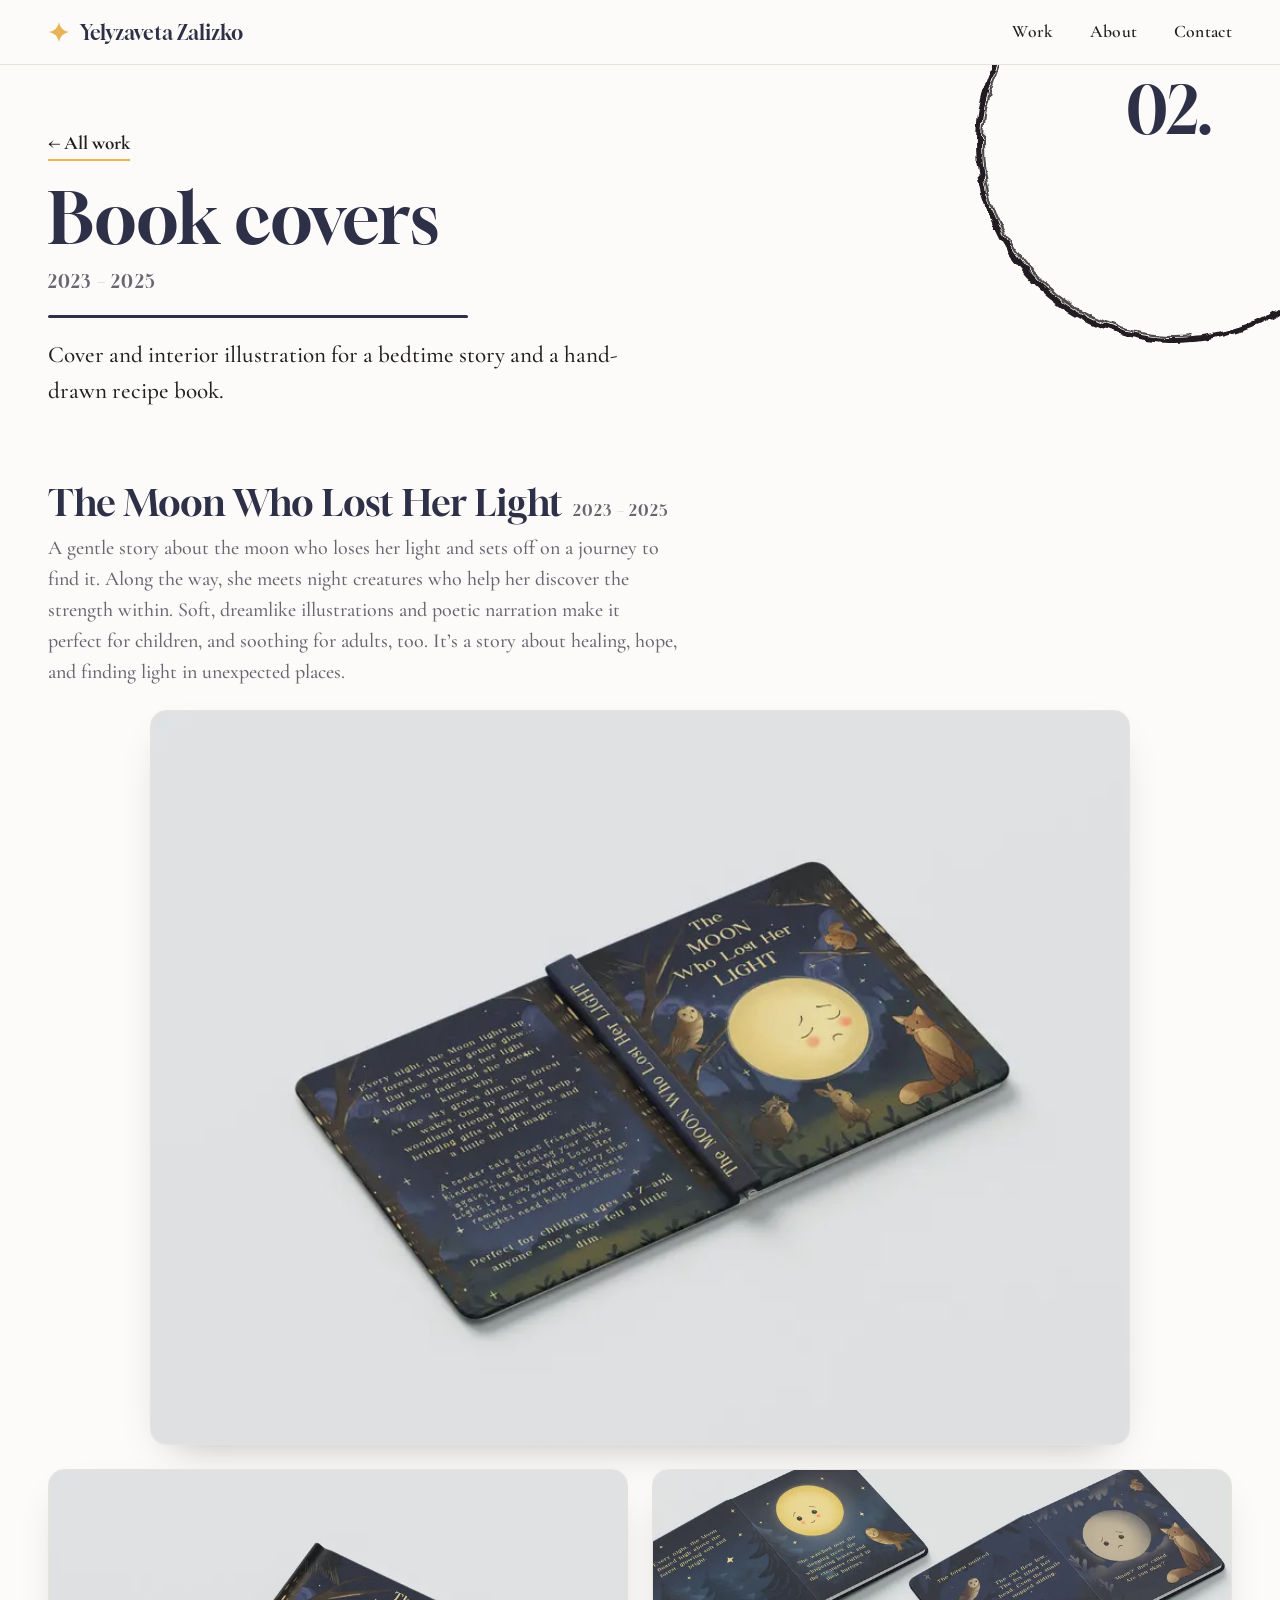
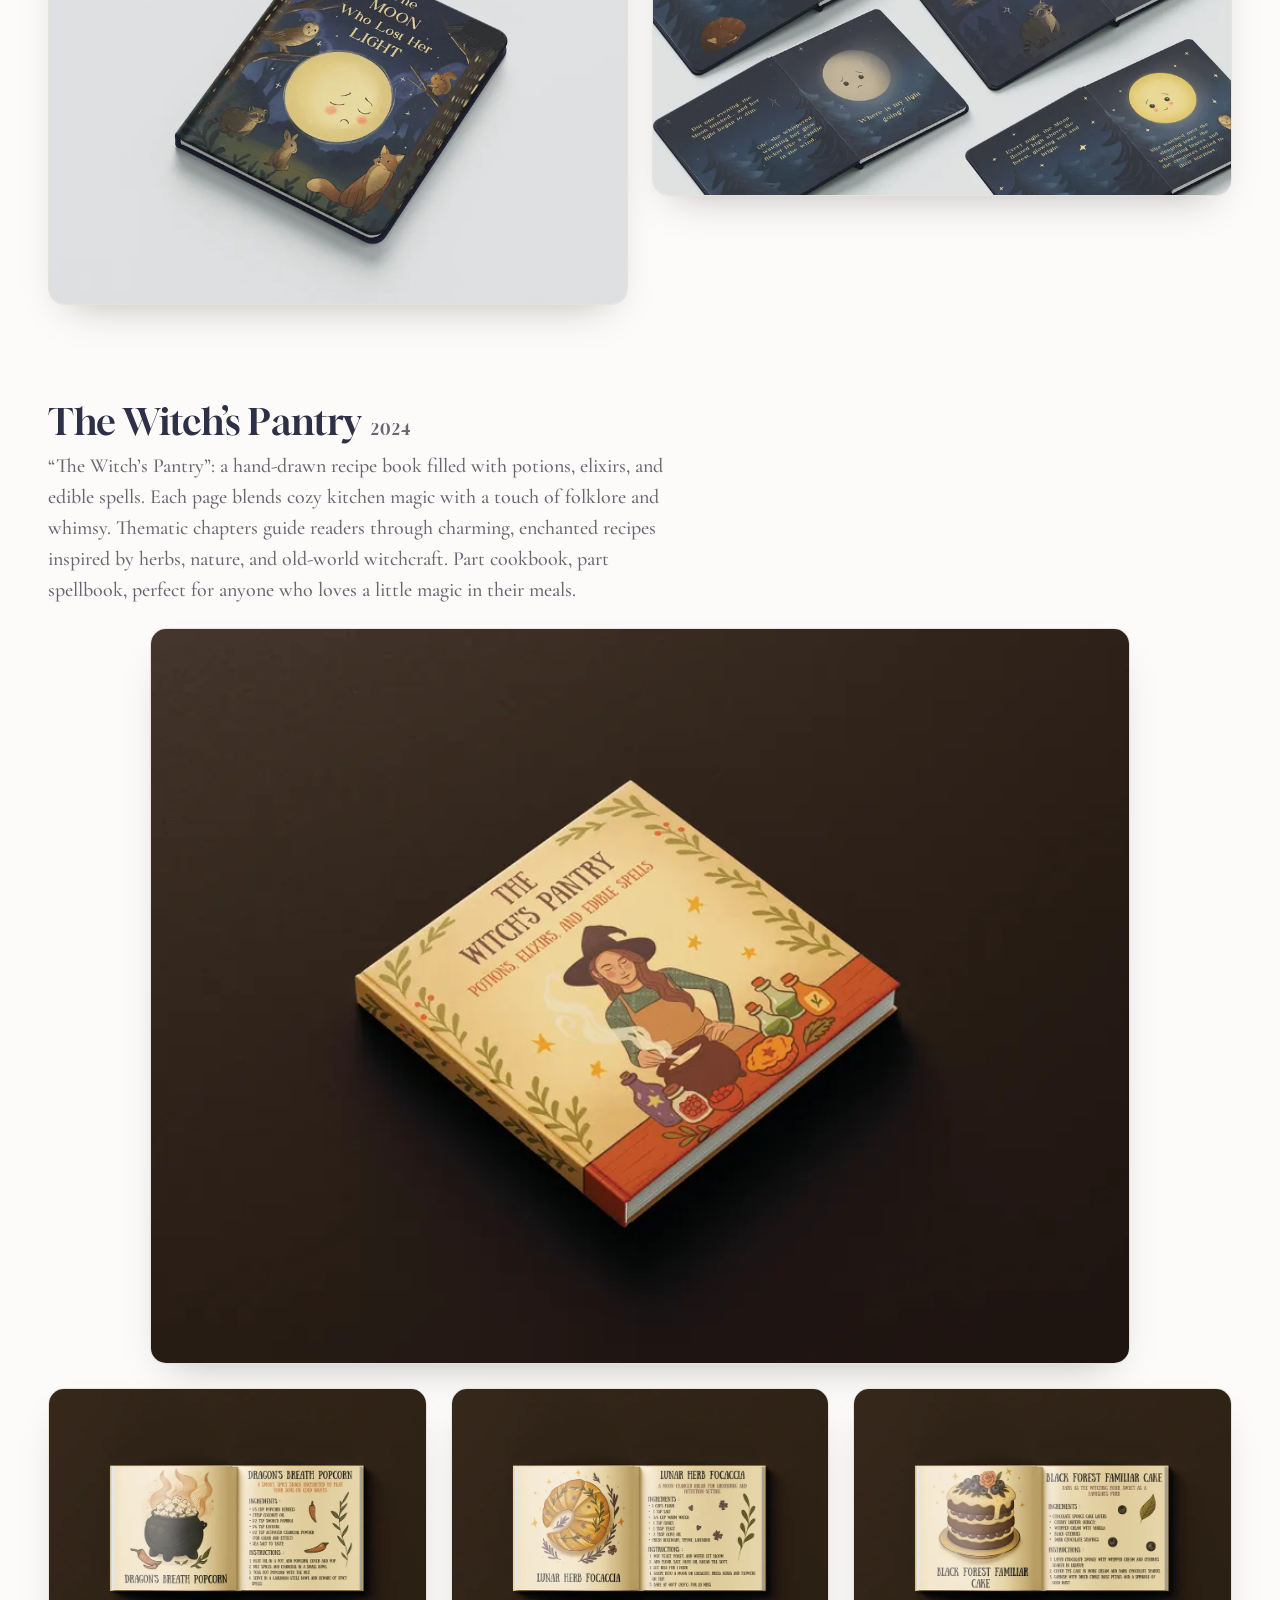
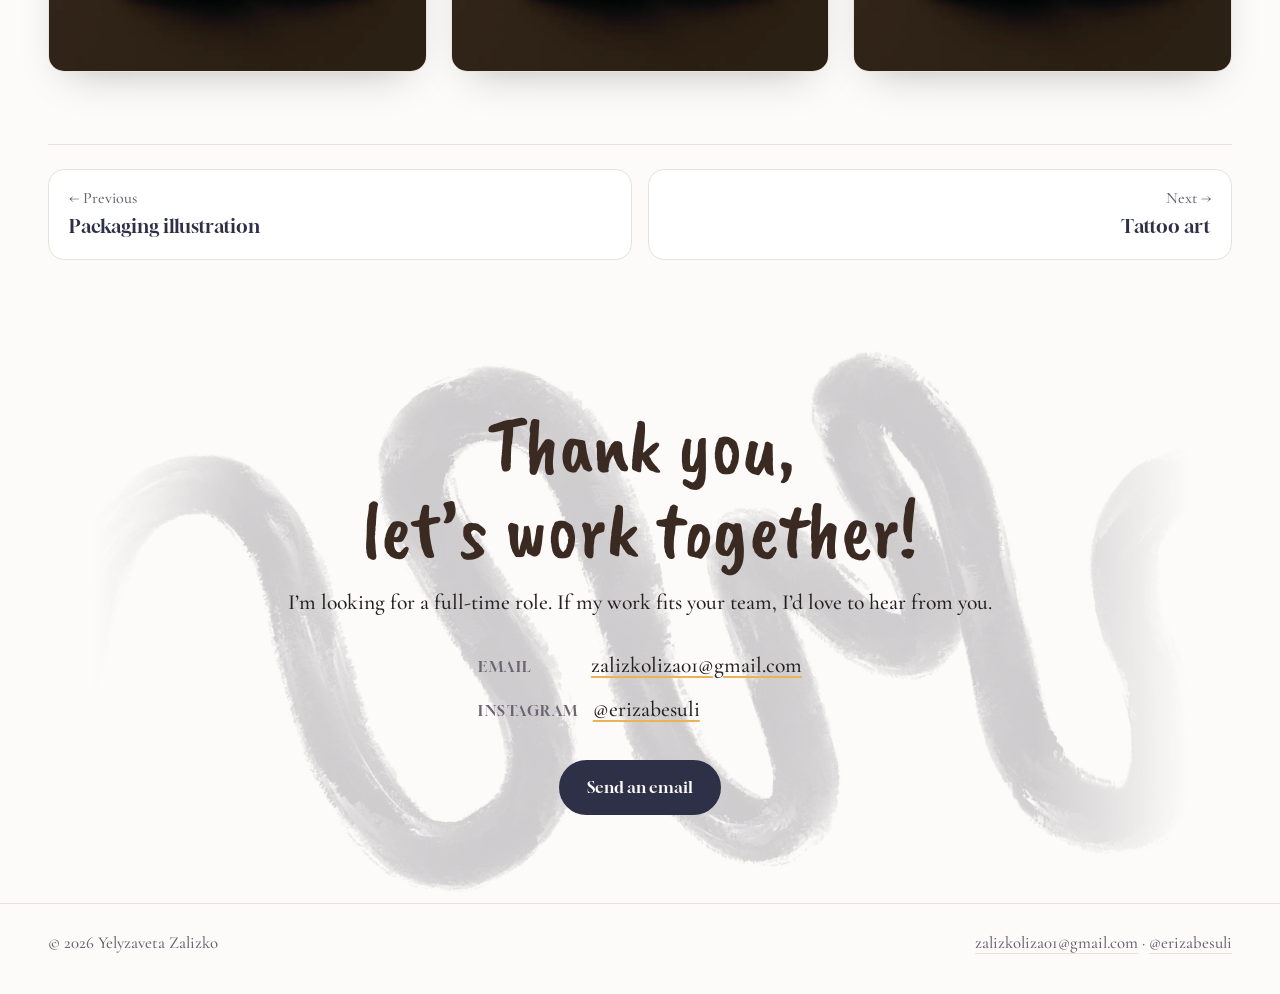
==== book-covers.html @ 4db995dc "Add portfolio website Static portfolio for Yelyzaveta Zalizko: home page, seven project galleries (" ====
<!doctype html>
<html lang="en">
<head>
<meta charset="utf-8">
<meta name="viewport" content="width=device-width, initial-scale=1">
<title>Book covers · Yelyzaveta Zalizko</title>
<meta name="description" content="Book covers by Yelyzaveta Zalizko. Cover and interior illustration for a bedtime story and a hand-drawn recipe book.">
<meta name="theme-color" content="#fcfbf9">
<meta property="og:title" content="Book covers · Yelyzaveta Zalizko">
<meta property="og:description" content="Book covers by Yelyzaveta Zalizko. Cover and interior illustration for a bedtime story and a hand-drawn recipe book.">
<meta property="og:type" content="website">
<link rel="icon" href="img/favicon.svg" type="image/svg+xml">
<link rel="preconnect" href="https://fonts.googleapis.com">
<link rel="preconnect" href="https://fonts.gstatic.com" crossorigin>
<link href="https://fonts.googleapis.com/css2?family=Caveat+Brush&family=Cormorant+Garamond:wght@500;600;700&family=Gloock&display=swap" rel="stylesheet">
<link rel="stylesheet" href="css/style.css">
</head>
<body>
<a class="skip" href="#main">Skip to content</a>
<header class="nav">
  <div class="wrap">
    <a class="brand" href="index.html"><svg viewBox="0 0 64 64" aria-hidden="true"><path d="M32 2c2.6 16.6 13.4 27.4 30 30-16.6 2.6-27.4 13.4-30 30C29.4 45.4 18.6 34.6 2 32 18.6 29.4 29.4 18.6 32 2z" fill="#e8b457"/></svg><span>Yelyzaveta Zalizko</span></a>
    <button class="burger" aria-label="Menu" aria-expanded="false"><span></span></button>
    <ul class="menu">
      <li><a href="index.html#work">Work</a></li>
      <li><a href="index.html#about">About</a></li>
      <li><a href="index.html#contact">Contact</a></li>
    </ul>
  </div>
</header>
<main id="main">
<header class="phead">
  <div class="ring" aria-hidden="true"><span>02.</span></div>
  <div class="wrap">
    <div>
      <a class="back" href="index.html#work">← All work</a>
      <h1>Book covers</h1>
      <p class="years">2023 – 2025</p>
      <div class="rule"></div>
      <p class="lede">Cover and interior illustration for a bedtime story and a hand-drawn recipe book.</p>
    </div>
  </div>
</header>
<section class="group"><div class="wrap"><div class="ghead reveal"><h2>The Moon Who Lost Her Light<span class="gy">2023 – 2025</span></h2><p>A gentle story about the moon who loses her light and sets off on a journey to find it. Along the way, she meets night creatures who help her discover the strength within. Soft, dreamlike illustrations and poetic narration make it perfect for children, and soothing for adults, too. It’s a story about healing, hope, and finding light in unexpected places.</p></div><div class="feature"><figure class="fig reveal"><a href="img/moon-open-f.webp" data-full="img/moon-open-f.webp" data-caption="Open hardcover of The Moon Who Lost Her Light showing the front cover, spine and back cover"><img src="img/moon-open-t.webp" width="900" height="675" alt="Open hardcover of The Moon Who Lost Her Light showing the front cover, spine and back cover" loading="lazy" decoding="async"></a></figure><figure class="fig reveal"><a href="img/moon-closed-f.webp" data-full="img/moon-closed-f.webp" data-caption="Closed hardcover with a sleepy moon surrounded by an owl, fox, rabbit and raccoon"><img src="img/moon-closed-t.webp" width="900" height="675" alt="Closed hardcover with a sleepy moon surrounded by an owl, fox, rabbit and raccoon" loading="lazy" decoding="async"></a></figure><figure class="fig reveal"><a href="img/moon-spreads-f.webp" data-full="img/moon-spreads-f.webp" data-caption="Interior spreads of the picture book: the moon, an owl, a fox and a raccoon in a night forest"><img src="img/moon-spreads-t.webp" width="900" height="506" alt="Interior spreads of the picture book: the moon, an owl, a fox and a raccoon in a night forest" loading="lazy" decoding="async"></a></figure></div></div></section>
<section class="group"><div class="wrap"><div class="ghead reveal"><h2>The Witch’s Pantry<span class="gy">2024</span></h2><p>“The Witch’s Pantry”: a hand-drawn recipe book filled with potions, elixirs, and edible spells. Each page blends cozy kitchen magic with a touch of folklore and whimsy. Thematic chapters guide readers through charming, enchanted recipes inspired by herbs, nature, and old-world witchcraft. Part cookbook, part spellbook, perfect for anyone who loves a little magic in their meals.</p></div><div class="feature"><figure class="fig reveal"><a href="img/witch-cover-f.webp" data-full="img/witch-cover-f.webp" data-caption="Cover of The Witch’s Pantry: a witch stirring a cauldron surrounded by potion bottles"><img src="img/witch-cover-t.webp" width="900" height="675" alt="Cover of The Witch’s Pantry: a witch stirring a cauldron surrounded by potion bottles" loading="lazy" decoding="async"></a></figure><figure class="fig reveal"><a href="img/witch-popcorn-f.webp" data-full="img/witch-popcorn-f.webp" data-caption="Recipe spread for Dragon’s Breath Popcorn with an illustrated cauldron"><img src="img/witch-popcorn-t.webp" width="900" height="675" alt="Recipe spread for Dragon’s Breath Popcorn with an illustrated cauldron" loading="lazy" decoding="async"></a></figure><figure class="fig reveal"><a href="img/witch-focaccia-f.webp" data-full="img/witch-focaccia-f.webp" data-caption="Recipe spread for Lunar Herb Focaccia with an illustrated loaf"><img src="img/witch-focaccia-t.webp" width="900" height="675" alt="Recipe spread for Lunar Herb Focaccia with an illustrated loaf" loading="lazy" decoding="async"></a></figure><figure class="fig reveal"><a href="img/witch-cake-f.webp" data-full="img/witch-cake-f.webp" data-caption="Recipe spread for Black Forest Familiar Cake with an illustrated cake"><img src="img/witch-cake-t.webp" width="900" height="675" alt="Recipe spread for Black Forest Familiar Cake with an illustrated cake" loading="lazy" decoding="async"></a></figure></div></div></section><div class="wrap"><nav class="pager" aria-label="Project navigation"><a href="packaging.html"><small>← Previous</small><strong>Packaging illustration</strong></a><a href="tattoo-art.html"><small>Next →</small><strong>Tattoo art</strong></a></nav></div>
<section class="contact" id="contact">
  <img class="swirl" src="img/brush-t.webp" alt="" aria-hidden="true" loading="lazy">
  <div class="wrap reveal">
    <h2>Thank you,<br>let’s work together!</h2>
    <p class="sub">I’m looking for a full-time role. If my work fits your team, I’d love to hear from you.</p>
    <ul class="contact-list">
      <li><b>Email</b><a href="mailto:zalizkoliza01@gmail.com">zalizkoliza01@gmail.com</a></li><li><b>Instagram</b><a href="https://www.instagram.com/erizabesuli/" rel="noopener">@erizabesuli</a></li>
    </ul>
    <div class="btns"><a class="btn" href="mailto:zalizkoliza01@gmail.com?subject=Opportunity%20for%20Yelyzaveta%20Zalizko">Send an email</a></div>
  </div>
</section>
</main>
<footer class="foot">
  <div class="wrap">
    <span>© 2026 Yelyzaveta Zalizko</span>
    <span><a href="mailto:zalizkoliza01@gmail.com">zalizkoliza01@gmail.com</a> · <a href="https://www.instagram.com/erizabesuli/" rel="noopener">@erizabesuli</a></span>
  </div>
</footer>
<script src="js/main.js"></script>
</body>
</html>
---- css/style.css ----
/* Yelyzaveta Zalizko — portfolio */
:root {
  --bg: #fcfbf9;
  --paper: #ffffff;
  --text: #231f20;
  --muted: #6a6570;
  --ink: #2e3047;
  --line: #e7e2db;
  --gold: #e8b457;
  --peach: #f2a07b;
  --blush: #f5e6e6;
  --shadow: 0 18px 40px -22px rgba(35, 31, 32, .35);
  --display: "Gloock", Georgia, serif;
  --body: "Cormorant Garamond", Georgia, serif;
  --hand: "Caveat Brush", "Segoe Print", cursive;
  --gutter: clamp(16px, 4vw, 48px);
  --max: 1240px;
}
body.dark {
  --bg: #151515;
  --paper: #1d1d1d;
  --text: #ecebe8;
  --muted: #a5a2a8;
  --ink: #f4f2ee;
  --line: #333;
  --shadow: 0 18px 40px -22px rgba(0, 0, 0, .8);
}

*, *::before, *::after { box-sizing: border-box; }
html { scroll-behavior: smooth; -webkit-text-size-adjust: 100%; }
body {
  margin: 0;
  background: var(--bg);
  color: var(--text);
  font: 500 1.2rem/1.55 var(--body);
  -webkit-font-smoothing: antialiased;
  overflow-x: hidden;
}
img { max-width: 100%; height: auto; display: block; }
a { color: inherit; }
h1, h2, h3 { font-family: var(--display); font-weight: 400; color: var(--ink); line-height: 1.1; margin: 0; }
p { margin: 0 0 1em; }
:focus-visible { outline: 3px solid var(--peach); outline-offset: 3px; border-radius: 4px; }
.skip { position: absolute; left: -999px; top: 8px; background: var(--ink); color: var(--bg); padding: 8px 14px; z-index: 100; border-radius: 6px; }
.skip:focus { left: 8px; }
.wrap { width: min(100% - 2 * var(--gutter), var(--max)); margin-inline: auto; }

/* ---------- nav ---------- */
.nav {
  position: sticky; top: 0; z-index: 50;
  background: color-mix(in srgb, var(--bg) 88%, transparent);
  backdrop-filter: blur(10px);
  border-bottom: 1px solid var(--line);
}
.nav .wrap { display: flex; align-items: center; justify-content: space-between; min-height: 64px; gap: 16px; }
.brand { font-family: var(--display); font-size: 1.25rem; text-decoration: none; color: var(--ink); display: inline-flex; align-items: center; gap: 10px; }
.brand svg { width: 22px; height: 22px; flex: none; }
.menu { display: flex; gap: clamp(18px, 3vw, 36px); list-style: none; margin: 0; padding: 0; }
.menu a { text-decoration: none; font-size: 1.1rem; font-weight: 600; letter-spacing: .02em; padding: 6px 0; border-bottom: 2px solid transparent; }
.menu a:hover { border-color: var(--gold); }
.burger { display: none; background: none; border: 0; padding: 10px; margin: -10px; color: var(--ink); cursor: pointer; }
.burger span, .burger span::before, .burger span::after { display: block; width: 24px; height: 2px; background: currentColor; position: relative; transition: transform .25s, background .25s; content: ""; }
.burger span::before { position: absolute; top: -7px; }
.burger span::after { position: absolute; top: 7px; }
.nav.open .burger span { background: transparent; }
.nav.open .burger span::before { top: 0; transform: rotate(45deg); }
.nav.open .burger span::after { top: 0; transform: rotate(-45deg); }
@media (max-width: 680px) {
  .burger { display: block; }
  .menu {
    position: absolute; left: 0; right: 0; top: 100%;
    flex-direction: column; gap: 0; padding: 8px var(--gutter) 16px;
    background: var(--bg); border-bottom: 1px solid var(--line);
    display: none;
  }
  .nav.open .menu { display: flex; }
  .menu a { display: block; padding: 12px 0; font-size: 1.25rem; }
}

/* ---------- hero ---------- */
.hero { position: relative; isolation: isolate; padding: clamp(28px, 6vw, 72px) 0 clamp(36px, 6vw, 80px); }
.hero .swirl {
  position: absolute; z-index: -1; right: -12%; top: 50%; width: min(980px, 110vw); transform: translateY(-50%);
  opacity: .42; pointer-events: none;
}
.hero .wrap { display: grid; grid-template-columns: minmax(0, .9fr) minmax(0, 1.1fr); gap: clamp(8px, 4vw, 56px); align-items: center; }
.hero-art img { width: min(100%, 460px); margin-inline: auto; -webkit-mask-image: linear-gradient(#000 82%, transparent); mask-image: linear-gradient(#000 82%, transparent); }
.eyebrow { font-family: var(--display); font-size: .95rem; letter-spacing: .14em; text-transform: uppercase; color: var(--muted); margin-bottom: 14px; }
.hero h1 { font-size: clamp(2.6rem, 7vw, 5.6rem); letter-spacing: -.01em; }
.hero h1 em { font-style: normal; display: inline-block; background: var(--ink); color: #fff; border-radius: 40% 60% 55% 45% / 55% 45% 60% 40%; padding: .02em .35em .08em; font-size: .5em; vertical-align: .55em; margin-left: .12em; }
.lede { font-size: clamp(1.25rem, 2.2vw, 1.6rem); max-width: 34ch; margin: 22px 0 28px; }
.badge { display: inline-flex; align-items: center; gap: 10px; margin: -8px 0 22px; padding: 7px 16px; border: 2px solid var(--ink); border-radius: 999px; background: #f8ecc9; font-family: var(--display); font-size: .95rem; color: #3a2a22; }
.badge i { width: 10px; height: 10px; border-radius: 50%; background: #4aa56b; box-shadow: 0 0 0 4px rgba(74, 165, 107, .22); }
.btns { display: flex; flex-wrap: wrap; gap: 12px; }
.btn {
  display: inline-block; text-decoration: none; font-family: var(--display); font-size: 1rem;
  padding: 13px 26px; border-radius: 999px; border: 2px solid var(--ink); background: var(--ink); color: var(--bg);
  transition: transform .2s, background .2s, color .2s;
}
.btn:hover { transform: translateY(-2px); }
.btn.ghost { background: transparent; color: var(--ink); }
.btn.ghost:hover { background: var(--ink); color: var(--bg); }
@media (max-width: 820px) {
  .hero .wrap { grid-template-columns: 1fr; text-align: center; }
  .hero-art { order: -1; }
  .hero-art img { width: min(66%, 300px); }
  .lede { margin-inline: auto; }
  .btns { justify-content: center; }
  .hero .swirl { right: -40%; top: 34%; }
}

/* ---------- sections ---------- */
section { padding: clamp(40px, 7vw, 88px) 0; }
.sec-head { display: flex; align-items: baseline; gap: 18px; margin-bottom: clamp(24px, 4vw, 44px); }
.sec-head h2 { font-size: clamp(1.9rem, 4vw, 3rem); }
.sec-head::after { content: ""; flex: 1; height: 3px; background: var(--ink); border-radius: 3px; align-self: center; min-width: 30px; }

/* project cards */
.cards { display: grid; gap: clamp(16px, 2.4vw, 28px); grid-template-columns: 1fr; }
@media (min-width: 620px) { .cards { grid-template-columns: repeat(2, 1fr); } }
@media (min-width: 1000px) { .cards { grid-template-columns: repeat(6, 1fr); } .card { grid-column: span 2; } .card.wide { grid-column: 1 / -1; } }
.card {
  position: relative; display: block; text-decoration: none; background: var(--paper);
  border-radius: 20px; overflow: hidden; box-shadow: var(--shadow); border: 1px solid var(--line);
  transition: transform .3s ease, box-shadow .3s ease;
}
.card:hover { transform: translateY(-6px); }
.card .pic { aspect-ratio: 4 / 3; background: var(--tint, var(--blush)); overflow: hidden; }
.card.wide .pic { aspect-ratio: 21 / 8; }
@media (max-width: 999px) { .card.wide .pic { aspect-ratio: 16 / 10; } }
.card .pic img { width: 100%; height: 100%; object-fit: var(--fit, cover); object-position: var(--pos, center); transition: transform .6s ease; }
.card:hover .pic img { transform: scale(1.05); }
.card .info { display: flex; align-items: center; gap: 16px; padding: 18px 22px 20px; }
.card .num { font-family: var(--display); font-size: 1.9rem; color: var(--ink); opacity: .9; }
.card h3 { font-size: 1.35rem; }
.card .yrs { color: var(--muted); font-size: 1.05rem; }
.card .arrow { margin-left: auto; font-family: var(--display); font-size: 1.5rem; transition: transform .25s; }
.card:hover .arrow { transform: translateX(5px); }
.card.wide { background: #1b1b1b; border-color: #1b1b1b; }
.card.wide h3, .card.wide .num, .card.wide .arrow { color: #fff; }
.card.wide .yrs { color: #b7b4ba; }

/* about */
.about { background: var(--paper); border-block: 1px solid var(--line); }
.about .wrap { display: grid; grid-template-columns: 1.1fr .9fr; gap: clamp(24px, 6vw, 80px); align-items: start; }
@media (max-width: 820px) { .about .wrap { grid-template-columns: 1fr; } }
.about p { font-size: 1.3rem; max-width: 52ch; }
.chips { display: flex; flex-wrap: wrap; gap: 10px; list-style: none; margin: 0; padding: 0; }
.chips li { border: 2px solid var(--ink); border-radius: 999px; padding: 6px 18px; font-weight: 600; font-size: 1.1rem; background: var(--bg); }
.chips li:nth-child(3n+1) { background: var(--blush); }
.chips li:nth-child(3n+2) { background: #f8ecc9; }
.about h3 { font-size: 1.4rem; margin-bottom: 16px; }

/* contact */
.contact { text-align: center; position: relative; isolation: isolate; }
.contact .swirl { position: absolute; z-index: -1; left: 50%; top: 50%; width: min(1100px, 130vw); transform: translate(-50%, -50%); opacity: .38; pointer-events: none; }
.contact h2 { font-family: var(--hand); font-size: clamp(2.6rem, 8vw, 5rem); color: #3a2a22; line-height: 1.05; margin-bottom: 14px; }
body.dark .contact h2 { color: #f1e4d6; }
.swirl { -webkit-mask-image: linear-gradient(90deg, transparent, #000 14%, #000 86%, transparent); mask-image: linear-gradient(90deg, transparent, #000 14%, #000 86%, transparent); }
.contact p.sub { font-size: 1.35rem; margin-bottom: 30px; }
.contact-list { list-style: none; margin: 0 auto; padding: 0; display: grid; gap: 10px; width: fit-content; max-width: 100%; text-align: left; font-size: 1.35rem; }
.contact-list li { display: flex; gap: 14px; align-items: baseline; }
.contact-list b { font-family: var(--display); font-weight: 400; font-size: .95rem; letter-spacing: .1em; text-transform: uppercase; color: var(--muted); min-width: 6.5em; }
.contact-list a { text-decoration-thickness: 2px; text-decoration-color: var(--gold); text-underline-offset: 4px; overflow-wrap: anywhere; }
.contact-list a:hover { color: var(--peach); }
.contact .btns { justify-content: center; margin-top: 34px; }
@media (max-width: 480px) { .contact-list li { flex-direction: column; gap: 0; } }

/* footer */
.foot { border-top: 1px solid var(--line); padding: 26px 0 34px; color: var(--muted); font-size: 1.05rem; }
.foot .wrap { display: flex; flex-wrap: wrap; gap: 8px 24px; justify-content: space-between; }
.foot a { text-decoration: none; border-bottom: 1px solid var(--line); }
.foot a:hover { border-color: var(--gold); }

/* ---------- project page ---------- */
.phead { position: relative; overflow: hidden; padding: clamp(28px, 5vw, 64px) 0 clamp(8px, 2vw, 24px); }
.phead .wrap { position: relative; display: grid; grid-template-columns: 1fr; }
.ring {
  position: absolute; right: clamp(-150px, -9vw, -70px); top: clamp(-170px, -11vw, -90px);
  width: clamp(260px, 36vw, 440px); aspect-ratio: 1;
  background: url("../img/ring.svg") center / contain no-repeat;
  display: grid; place-items: center; padding: 0 0 8% 0;
  pointer-events: none;
}
body.dark .ring { filter: invert(1); }
.ring span { font-family: var(--display); font-size: clamp(2.2rem, 5.2vw, 4rem); color: var(--ink); transform: translate(-6%, 18%); }
body.dark .ring span { filter: invert(1); }
.back { display: inline-block; text-decoration: none; font-weight: 700; margin-bottom: 18px; border-bottom: 2px solid var(--gold); }
.back:hover { color: var(--peach); }
.phead h1 { font-size: clamp(2.3rem, 6vw, 4.4rem); max-width: 14ch; }
.phead .years { font-family: var(--display); color: var(--muted); font-size: 1.1rem; margin: 12px 0 0; letter-spacing: .06em; }
.phead .rule { width: min(100%, 420px); height: 3px; background: var(--ink); margin: 20px 0; border-radius: 3px; }
.phead .lede { font-size: clamp(1.2rem, 2vw, 1.45rem); max-width: 56ch; margin: 0; }

.group { padding: clamp(24px, 4vw, 48px) 0; }
.ghead { margin-bottom: 22px; max-width: 70ch; }
.ghead h2 { font-size: clamp(1.6rem, 3.2vw, 2.3rem); }
.ghead .gy { font-family: var(--display); font-size: 1rem; color: var(--muted); letter-spacing: .06em; margin-left: 10px; white-space: nowrap; }
.ghead p { margin: 10px 0 0; color: var(--muted); font-size: 1.25rem; }

.fig { margin: 0; position: relative; }
.fig a { display: block; border-radius: 16px; overflow: hidden; cursor: zoom-in; background: var(--paper); border: 1px solid var(--line); box-shadow: var(--shadow); transition: transform .3s; }
.fig a:hover { transform: translateY(-4px); }
.fig img { width: 100%; height: auto; }
.fig figcaption { padding: 8px 4px 0; color: var(--muted); font-size: 1.05rem; }
.fig.plain a { border: 0; box-shadow: none; background: transparent; }

.lead { display: grid; }
.lead .fig { max-width: 980px; margin-inline: auto; width: 100%; }
.feature { display: flex; flex-wrap: wrap; align-items: flex-start; gap: clamp(14px, 2vw, 24px); }
.lead .fig a { background: #f8f9fa; }
body.dark .lead .fig a { background: var(--paper); }
.feature .fig { flex: 1 1 min(100%, 280px); min-width: 0; }
.feature .fig:first-child { flex: 0 0 100%; max-width: 980px; margin-inline: auto; }
.row3 { display: grid; gap: clamp(14px, 2vw, 24px); grid-template-columns: repeat(auto-fit, minmax(min(100%, 260px), 1fr)); }
.row3 .fig a { background: var(--tint, var(--paper)); }
.grid2 { display: grid; gap: clamp(14px, 2vw, 24px); grid-template-columns: repeat(auto-fit, minmax(min(100%, 380px), 1fr)); }
.masonry { columns: 3 260px; column-gap: clamp(14px, 2vw, 24px); }
.masonry .fig { break-inside: avoid; margin-bottom: clamp(14px, 2vw, 24px); }
.deck { --g: clamp(12px, 2vw, 22px); display: flex; flex-wrap: wrap; justify-content: center; gap: var(--g); }
.deck .fig { flex: 0 0 calc((100% - 3 * var(--g)) / 4); }
@media (max-width: 760px) { .deck .fig { flex-basis: calc((100% - var(--g)) / 2); } }
.deck .fig a { border: 0; background: transparent; box-shadow: none; }

.process { display: grid; gap: 14px; grid-template-columns: 1fr; align-items: center; }
@media (min-width: 760px) { .process { grid-template-columns: 1fr auto 1fr auto 1fr; } }
.process .step { text-align: center; }
.process .step .fig a { background: #fff; }
.process .step .fig img { aspect-ratio: 1; object-fit: cover; }
.process .step span { display: block; margin-top: 10px; font-family: var(--display); font-size: 1.05rem; color: var(--ink); }
.process .arr { font-family: var(--display); font-size: 2.2rem; color: var(--peach); text-align: center; }
@media (max-width: 759px) { .process .arr { transform: rotate(90deg); } }

.pager { display: grid; grid-template-columns: 1fr 1fr; gap: 16px; padding: 24px 0 56px; border-top: 1px solid var(--line); margin-top: 24px; }
.pager a { text-decoration: none; display: block; padding: 16px 20px; border: 1px solid var(--line); border-radius: 16px; background: var(--paper); transition: transform .25s; }
.pager a:hover { transform: translateY(-3px); }
.pager small { display: block; color: var(--muted); font-size: 1rem; }
.pager strong { font-family: var(--display); font-weight: 400; font-size: 1.2rem; color: var(--ink); }
.pager a:last-child { text-align: right; }
.pager a:only-child { grid-column: 1 / -1; }

/* ---------- lightbox ---------- */
.lb { position: fixed; inset: 0; z-index: 200; background: rgba(12, 12, 14, .92); display: none; align-items: center; justify-content: center; padding: 56px 16px 64px; }
.lb.on { display: flex; }
.lb img { max-width: min(100%, 1500px); max-height: 100%; object-fit: contain; border-radius: 8px; background: #fff; }
.lb .cap { position: absolute; left: 0; right: 0; bottom: 16px; text-align: center; color: #ddd; font-size: 1.1rem; padding: 0 70px; }
.lb button { position: absolute; background: rgba(255, 255, 255, .12); color: #fff; border: 0; width: 46px; height: 46px; border-radius: 50%; font-size: 1.6rem; line-height: 1; cursor: pointer; display: grid; place-items: center; transition: background .2s; }
.lb button:hover { background: rgba(255, 255, 255, .28); }
.lb .x { top: 12px; right: 12px; }
.lb .p { left: 10px; top: 50%; transform: translateY(-50%); }
.lb .n { right: 10px; top: 50%; transform: translateY(-50%); }
.lb .count { position: absolute; top: 22px; left: 20px; color: #bbb; font-size: 1rem; letter-spacing: .08em; }
@media (max-width: 600px) { .lb .p, .lb .n { top: auto; bottom: 10px; transform: none; } .lb .cap { padding: 0 64px; } }

/* ---------- reveal ---------- */
.js .reveal { opacity: 0; transform: translateY(22px); transition: opacity .7s ease, transform .7s ease; }
.js .reveal.in { opacity: 1; transform: none; }
@media (prefers-reduced-motion: reduce) {
  html { scroll-behavior: auto; }
  .js .reveal { opacity: 1; transform: none; transition: none; }
  * { transition: none !important; animation: none !important; }
}

/* ---------- 404 ---------- */
.nf { min-height: 70vh; display: grid; place-items: center; text-align: center; padding: 40px var(--gutter); }
.nf h1 { font-size: clamp(3rem, 12vw, 7rem); }
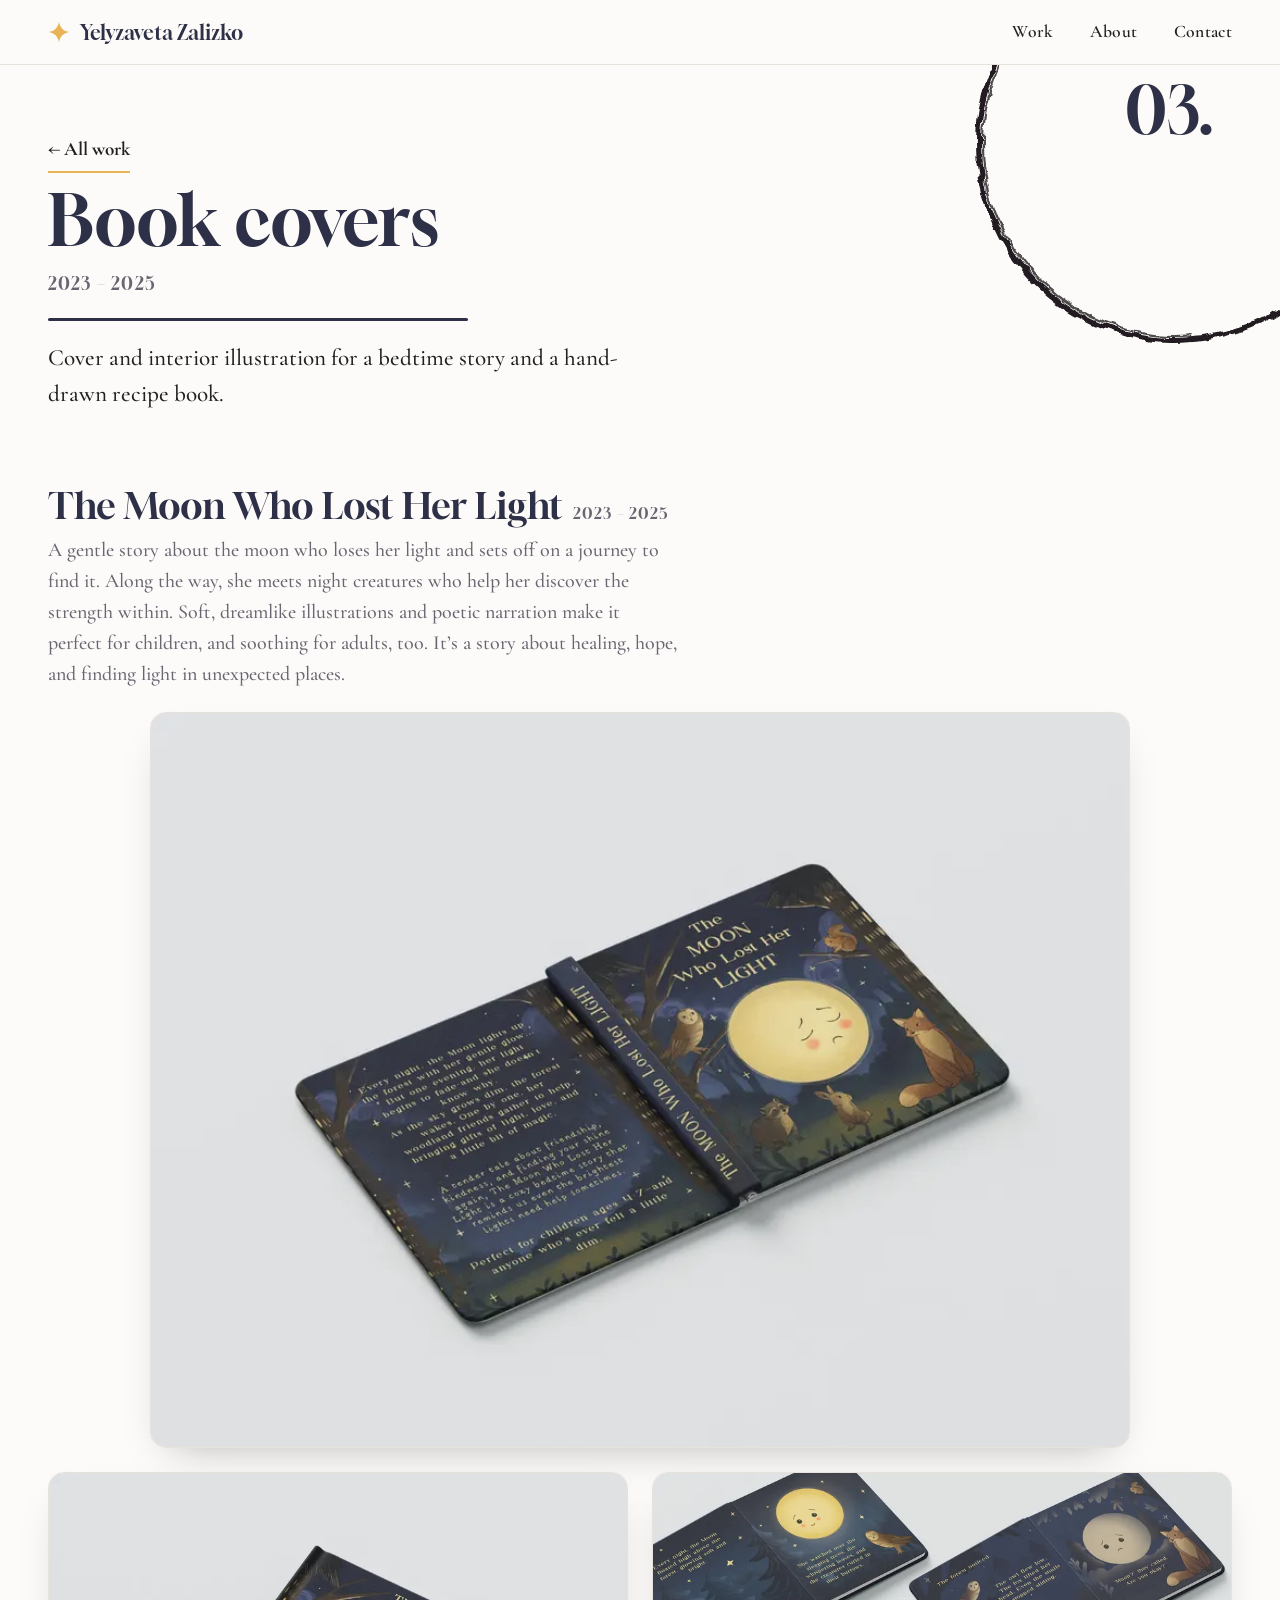
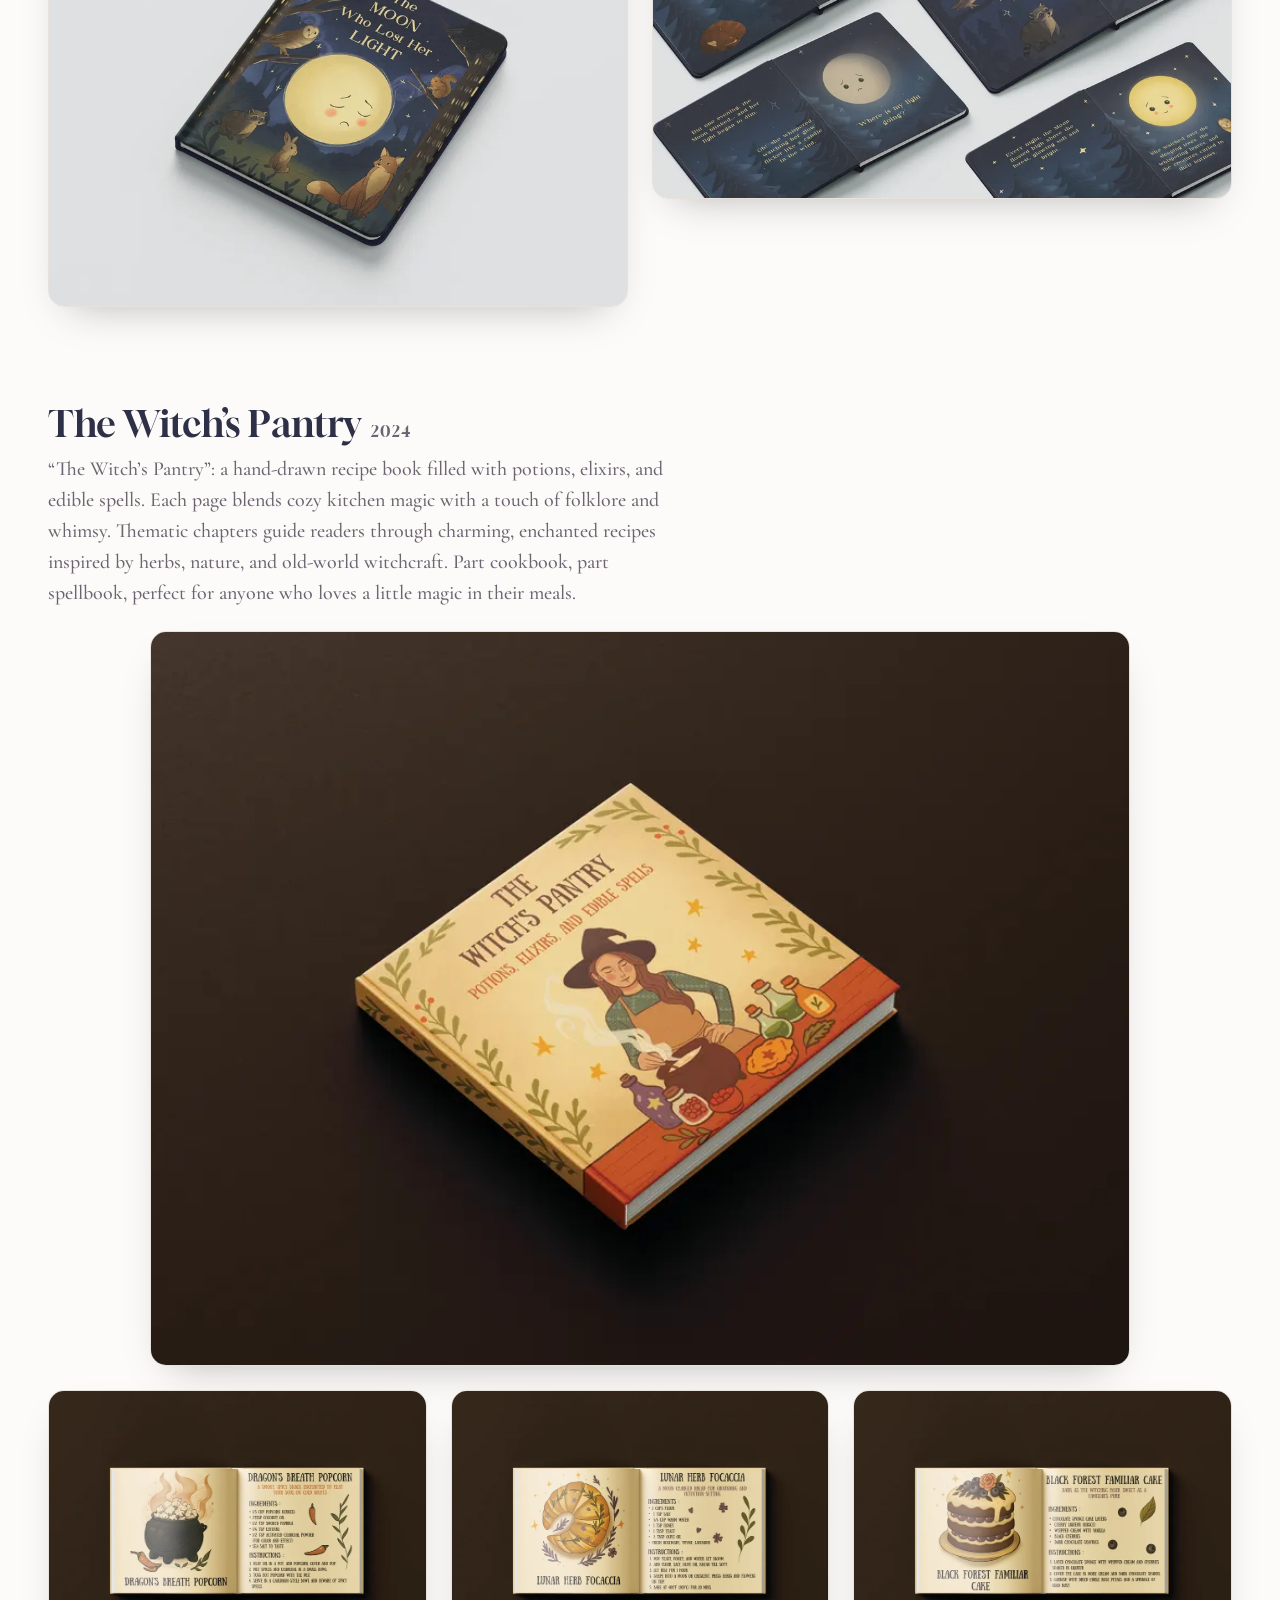
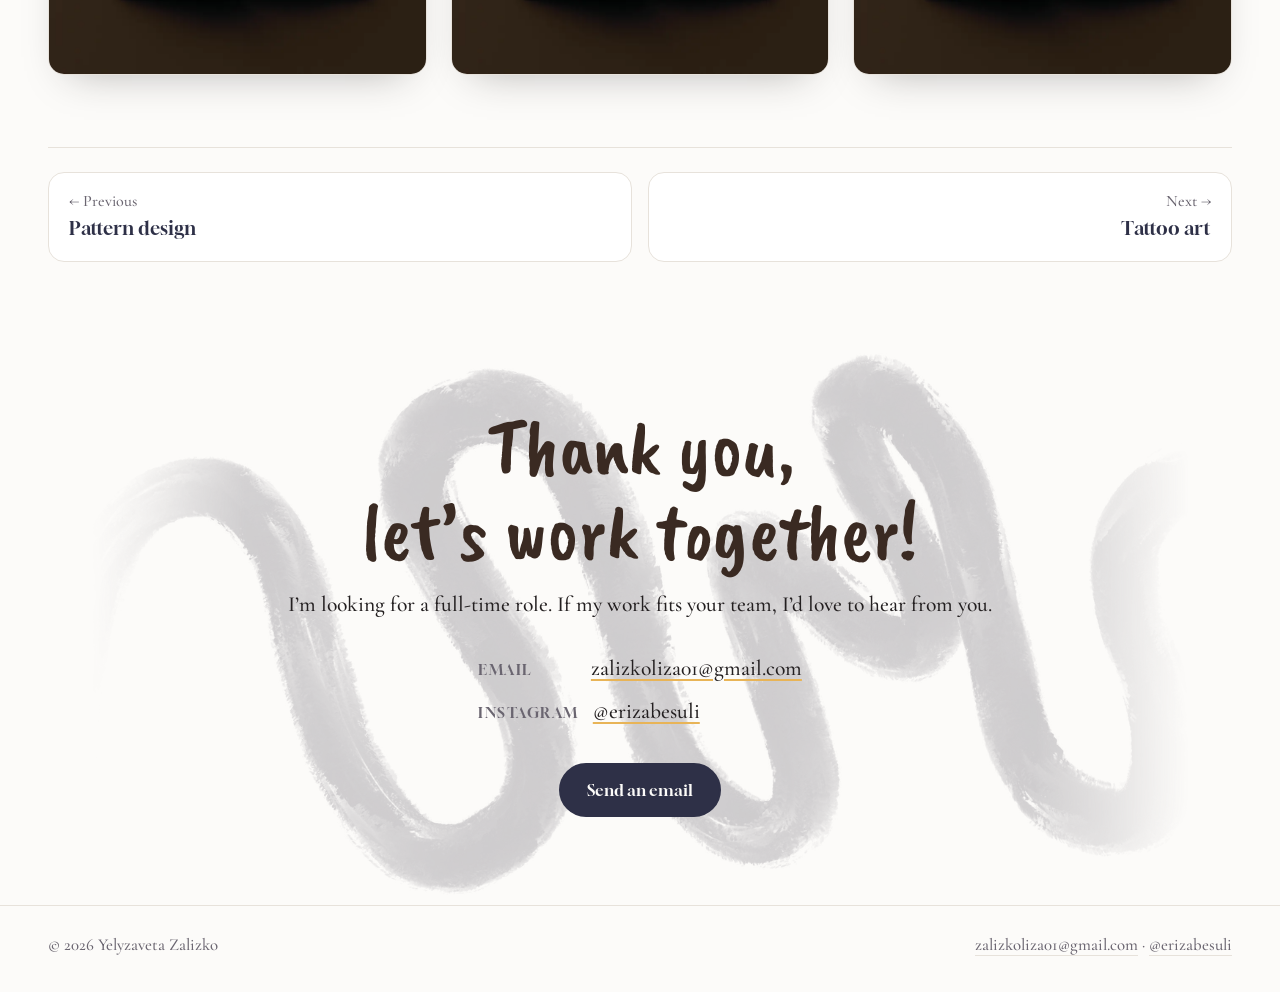
==== commit 360a889f: "Reorder projects: packaging, pattern design, book covers, tattoo art, tarot, personal art, portraits" ====
--- a/book-covers.html
+++ b/book-covers.html
@@ -30,7 +30,7 @@
 </header>
 <main id="main">
 <header class="phead">
-  <div class="ring" aria-hidden="true"><span>02.</span></div>
+  <div class="ring" aria-hidden="true"><span>03.</span></div>
   <div class="wrap">
     <div>
       <a class="back" href="index.html#work">← All work</a>
@@ -42,7 +42,7 @@
   </div>
 </header>
 <section class="group"><div class="wrap"><div class="ghead reveal"><h2>The Moon Who Lost Her Light<span class="gy">2023 – 2025</span></h2><p>A gentle story about the moon who loses her light and sets off on a journey to find it. Along the way, she meets night creatures who help her discover the strength within. Soft, dreamlike illustrations and poetic narration make it perfect for children, and soothing for adults, too. It’s a story about healing, hope, and finding light in unexpected places.</p></div><div class="feature"><figure class="fig reveal"><a href="img/moon-open-f.webp" data-full="img/moon-open-f.webp" data-caption="Open hardcover of The Moon Who Lost Her Light showing the front cover, spine and back cover"><img src="img/moon-open-t.webp" width="900" height="675" alt="Open hardcover of The Moon Who Lost Her Light showing the front cover, spine and back cover" loading="lazy" decoding="async"></a></figure><figure class="fig reveal"><a href="img/moon-closed-f.webp" data-full="img/moon-closed-f.webp" data-caption="Closed hardcover with a sleepy moon surrounded by an owl, fox, rabbit and raccoon"><img src="img/moon-closed-t.webp" width="900" height="675" alt="Closed hardcover with a sleepy moon surrounded by an owl, fox, rabbit and raccoon" loading="lazy" decoding="async"></a></figure><figure class="fig reveal"><a href="img/moon-spreads-f.webp" data-full="img/moon-spreads-f.webp" data-caption="Interior spreads of the picture book: the moon, an owl, a fox and a raccoon in a night forest"><img src="img/moon-spreads-t.webp" width="900" height="506" alt="Interior spreads of the picture book: the moon, an owl, a fox and a raccoon in a night forest" loading="lazy" decoding="async"></a></figure></div></div></section>
-<section class="group"><div class="wrap"><div class="ghead reveal"><h2>The Witch’s Pantry<span class="gy">2024</span></h2><p>“The Witch’s Pantry”: a hand-drawn recipe book filled with potions, elixirs, and edible spells. Each page blends cozy kitchen magic with a touch of folklore and whimsy. Thematic chapters guide readers through charming, enchanted recipes inspired by herbs, nature, and old-world witchcraft. Part cookbook, part spellbook, perfect for anyone who loves a little magic in their meals.</p></div><div class="feature"><figure class="fig reveal"><a href="img/witch-cover-f.webp" data-full="img/witch-cover-f.webp" data-caption="Cover of The Witch’s Pantry: a witch stirring a cauldron surrounded by potion bottles"><img src="img/witch-cover-t.webp" width="900" height="675" alt="Cover of The Witch’s Pantry: a witch stirring a cauldron surrounded by potion bottles" loading="lazy" decoding="async"></a></figure><figure class="fig reveal"><a href="img/witch-popcorn-f.webp" data-full="img/witch-popcorn-f.webp" data-caption="Recipe spread for Dragon’s Breath Popcorn with an illustrated cauldron"><img src="img/witch-popcorn-t.webp" width="900" height="675" alt="Recipe spread for Dragon’s Breath Popcorn with an illustrated cauldron" loading="lazy" decoding="async"></a></figure><figure class="fig reveal"><a href="img/witch-focaccia-f.webp" data-full="img/witch-focaccia-f.webp" data-caption="Recipe spread for Lunar Herb Focaccia with an illustrated loaf"><img src="img/witch-focaccia-t.webp" width="900" height="675" alt="Recipe spread for Lunar Herb Focaccia with an illustrated loaf" loading="lazy" decoding="async"></a></figure><figure class="fig reveal"><a href="img/witch-cake-f.webp" data-full="img/witch-cake-f.webp" data-caption="Recipe spread for Black Forest Familiar Cake with an illustrated cake"><img src="img/witch-cake-t.webp" width="900" height="675" alt="Recipe spread for Black Forest Familiar Cake with an illustrated cake" loading="lazy" decoding="async"></a></figure></div></div></section><div class="wrap"><nav class="pager" aria-label="Project navigation"><a href="packaging.html"><small>← Previous</small><strong>Packaging illustration</strong></a><a href="tattoo-art.html"><small>Next →</small><strong>Tattoo art</strong></a></nav></div>
+<section class="group"><div class="wrap"><div class="ghead reveal"><h2>The Witch’s Pantry<span class="gy">2024</span></h2><p>“The Witch’s Pantry”: a hand-drawn recipe book filled with potions, elixirs, and edible spells. Each page blends cozy kitchen magic with a touch of folklore and whimsy. Thematic chapters guide readers through charming, enchanted recipes inspired by herbs, nature, and old-world witchcraft. Part cookbook, part spellbook, perfect for anyone who loves a little magic in their meals.</p></div><div class="feature"><figure class="fig reveal"><a href="img/witch-cover-f.webp" data-full="img/witch-cover-f.webp" data-caption="Cover of The Witch’s Pantry: a witch stirring a cauldron surrounded by potion bottles"><img src="img/witch-cover-t.webp" width="900" height="675" alt="Cover of The Witch’s Pantry: a witch stirring a cauldron surrounded by potion bottles" loading="lazy" decoding="async"></a></figure><figure class="fig reveal"><a href="img/witch-popcorn-f.webp" data-full="img/witch-popcorn-f.webp" data-caption="Recipe spread for Dragon’s Breath Popcorn with an illustrated cauldron"><img src="img/witch-popcorn-t.webp" width="900" height="675" alt="Recipe spread for Dragon’s Breath Popcorn with an illustrated cauldron" loading="lazy" decoding="async"></a></figure><figure class="fig reveal"><a href="img/witch-focaccia-f.webp" data-full="img/witch-focaccia-f.webp" data-caption="Recipe spread for Lunar Herb Focaccia with an illustrated loaf"><img src="img/witch-focaccia-t.webp" width="900" height="675" alt="Recipe spread for Lunar Herb Focaccia with an illustrated loaf" loading="lazy" decoding="async"></a></figure><figure class="fig reveal"><a href="img/witch-cake-f.webp" data-full="img/witch-cake-f.webp" data-caption="Recipe spread for Black Forest Familiar Cake with an illustrated cake"><img src="img/witch-cake-t.webp" width="900" height="675" alt="Recipe spread for Black Forest Familiar Cake with an illustrated cake" loading="lazy" decoding="async"></a></figure></div></div></section><div class="wrap"><nav class="pager" aria-label="Project navigation"><a href="pattern-design.html"><small>← Previous</small><strong>Pattern design</strong></a><a href="tattoo-art.html"><small>Next →</small><strong>Tattoo art</strong></a></nav></div>
 <section class="contact" id="contact">
   <img class="swirl" src="img/brush-t.webp" alt="" aria-hidden="true" loading="lazy">
   <div class="wrap reveal">
--- a/css/style.css
+++ b/css/style.css
@@ -27,7 +27,7 @@
 }
 
 *, *::before, *::after { box-sizing: border-box; }
-html { scroll-behavior: smooth; -webkit-text-size-adjust: 100%; }
+html { scroll-behavior: smooth; -webkit-text-size-adjust: 100%; overflow-x: clip; }
 body {
   margin: 0;
   background: var(--bg);
@@ -58,7 +58,7 @@
 .menu { display: flex; gap: clamp(18px, 3vw, 36px); list-style: none; margin: 0; padding: 0; }
 .menu a { text-decoration: none; font-size: 1.1rem; font-weight: 600; letter-spacing: .02em; padding: 6px 0; border-bottom: 2px solid transparent; }
 .menu a:hover { border-color: var(--gold); }
-.burger { display: none; background: none; border: 0; padding: 10px; margin: -10px; color: var(--ink); cursor: pointer; }
+.burger { display: none; background: none; border: 0; width: 44px; height: 44px; margin: 0 -10px 0 0; padding: 0; color: var(--ink); cursor: pointer; place-items: center; }
 .burger span, .burger span::before, .burger span::after { display: block; width: 24px; height: 2px; background: currentColor; position: relative; transition: transform .25s, background .25s; content: ""; }
 .burger span::before { position: absolute; top: -7px; }
 .burger span::after { position: absolute; top: 7px; }
@@ -66,7 +66,7 @@
 .nav.open .burger span::before { top: 0; transform: rotate(45deg); }
 .nav.open .burger span::after { top: 0; transform: rotate(-45deg); }
 @media (max-width: 680px) {
-  .burger { display: block; }
+  .burger { display: grid; }
   .menu {
     position: absolute; left: 0; right: 0; top: 100%;
     flex-direction: column; gap: 0; padding: 8px var(--gutter) 16px;
@@ -78,7 +78,7 @@
 }
 
 /* ---------- hero ---------- */
-.hero { position: relative; isolation: isolate; padding: clamp(28px, 6vw, 72px) 0 clamp(36px, 6vw, 80px); }
+.hero { position: relative; isolation: isolate; overflow: hidden; padding: clamp(28px, 6vw, 72px) 0 clamp(36px, 6vw, 80px); }
 .hero .swirl {
   position: absolute; z-index: -1; right: -12%; top: 50%; width: min(980px, 110vw); transform: translateY(-50%);
   opacity: .42; pointer-events: none;
@@ -118,7 +118,8 @@
 /* project cards */
 .cards { display: grid; gap: clamp(16px, 2.4vw, 28px); grid-template-columns: 1fr; }
 @media (min-width: 620px) { .cards { grid-template-columns: repeat(2, 1fr); } }
-@media (min-width: 1000px) { .cards { grid-template-columns: repeat(6, 1fr); } .card { grid-column: span 2; } .card.wide { grid-column: 1 / -1; } }
+@media (min-width: 620px) and (max-width: 999px) { .card:last-child { grid-column: 1 / -1; } .card:last-child .pic { aspect-ratio: 16 / 9; } }
+@media (min-width: 1000px) { .cards { grid-template-columns: repeat(6, 1fr); } .card { grid-column: span 2; } .card.half { grid-column: span 3; } }
 .card {
   position: relative; display: block; text-decoration: none; background: var(--paper);
   border-radius: 20px; overflow: hidden; box-shadow: var(--shadow); border: 1px solid var(--line);
@@ -126,8 +127,6 @@
 }
 .card:hover { transform: translateY(-6px); }
 .card .pic { aspect-ratio: 4 / 3; background: var(--tint, var(--blush)); overflow: hidden; }
-.card.wide .pic { aspect-ratio: 21 / 8; }
-@media (max-width: 999px) { .card.wide .pic { aspect-ratio: 16 / 10; } }
 .card .pic img { width: 100%; height: 100%; object-fit: var(--fit, cover); object-position: var(--pos, center); transition: transform .6s ease; }
 .card:hover .pic img { transform: scale(1.05); }
 .card .info { display: flex; align-items: center; gap: 16px; padding: 18px 22px 20px; }
@@ -136,9 +135,6 @@
 .card .yrs { color: var(--muted); font-size: 1.05rem; }
 .card .arrow { margin-left: auto; font-family: var(--display); font-size: 1.5rem; transition: transform .25s; }
 .card:hover .arrow { transform: translateX(5px); }
-.card.wide { background: #1b1b1b; border-color: #1b1b1b; }
-.card.wide h3, .card.wide .num, .card.wide .arrow { color: #fff; }
-.card.wide .yrs { color: #b7b4ba; }
 
 /* about */
 .about { background: var(--paper); border-block: 1px solid var(--line); }
@@ -152,7 +148,7 @@
 .about h3 { font-size: 1.4rem; margin-bottom: 16px; }
 
 /* contact */
-.contact { text-align: center; position: relative; isolation: isolate; }
+.contact { text-align: center; position: relative; isolation: isolate; overflow: hidden; }
 .contact .swirl { position: absolute; z-index: -1; left: 50%; top: 50%; width: min(1100px, 130vw); transform: translate(-50%, -50%); opacity: .38; pointer-events: none; }
 .contact h2 { font-family: var(--hand); font-size: clamp(2.6rem, 8vw, 5rem); color: #3a2a22; line-height: 1.05; margin-bottom: 14px; }
 body.dark .contact h2 { color: #f1e4d6; }
@@ -177,15 +173,16 @@
 .phead .wrap { position: relative; display: grid; grid-template-columns: 1fr; }
 .ring {
   position: absolute; right: clamp(-150px, -9vw, -70px); top: clamp(-170px, -11vw, -90px);
-  width: clamp(260px, 36vw, 440px); aspect-ratio: 1;
+  width: clamp(190px, 36vw, 440px); aspect-ratio: 1;
   background: url("../img/ring.svg") center / contain no-repeat;
   display: grid; place-items: center; padding: 0 0 8% 0;
   pointer-events: none;
 }
+@media (max-width: 520px) { .ring { top: -34px; right: -64px; } .ring span { font-size: 2rem; } }
 body.dark .ring { filter: invert(1); }
 .ring span { font-family: var(--display); font-size: clamp(2.2rem, 5.2vw, 4rem); color: var(--ink); transform: translate(-6%, 18%); }
 body.dark .ring span { filter: invert(1); }
-.back { display: inline-block; text-decoration: none; font-weight: 700; margin-bottom: 18px; border-bottom: 2px solid var(--gold); }
+.back { display: inline-flex; align-items: center; min-height: 44px; text-decoration: none; font-weight: 700; margin-bottom: 8px; padding-block: 4px; border-bottom: 2px solid var(--gold); }
 .back:hover { color: var(--peach); }
 .phead h1 { font-size: clamp(2.3rem, 6vw, 4.4rem); max-width: 14ch; }
 .phead .years { font-family: var(--display); color: var(--muted); font-size: 1.1rem; margin: 12px 0 0; letter-spacing: .06em; }
@@ -195,7 +192,8 @@
 .group { padding: clamp(24px, 4vw, 48px) 0; }
 .ghead { margin-bottom: 22px; max-width: 70ch; }
 .ghead h2 { font-size: clamp(1.6rem, 3.2vw, 2.3rem); }
-.ghead .gy { font-family: var(--display); font-size: 1rem; color: var(--muted); letter-spacing: .06em; margin-left: 10px; white-space: nowrap; }
+.ghead .gy { font-family: var(--display); font-size: 1rem; color: var(--muted); letter-spacing: .06em; margin-left: 10px; }
+@media (max-width: 520px) { .ghead .gy { display: block; margin: 8px 0 0; } }
 .ghead p { margin: 10px 0 0; color: var(--muted); font-size: 1.25rem; }
 
 .fig { margin: 0; position: relative; }
@@ -240,7 +238,7 @@
 .pager a:only-child { grid-column: 1 / -1; }
 
 /* ---------- lightbox ---------- */
-.lb { position: fixed; inset: 0; z-index: 200; background: rgba(12, 12, 14, .92); display: none; align-items: center; justify-content: center; padding: 56px 16px 64px; }
+.lb { position: fixed; inset: 0; z-index: 200; background: rgba(12, 12, 14, .97); display: none; align-items: center; justify-content: center; padding: 56px 16px 64px; }
 .lb.on { display: flex; }
 .lb img { max-width: min(100%, 1500px); max-height: 100%; object-fit: contain; border-radius: 8px; background: #fff; }
 .lb .cap { position: absolute; left: 0; right: 0; bottom: 16px; text-align: center; color: #ddd; font-size: 1.1rem; padding: 0 70px; }
